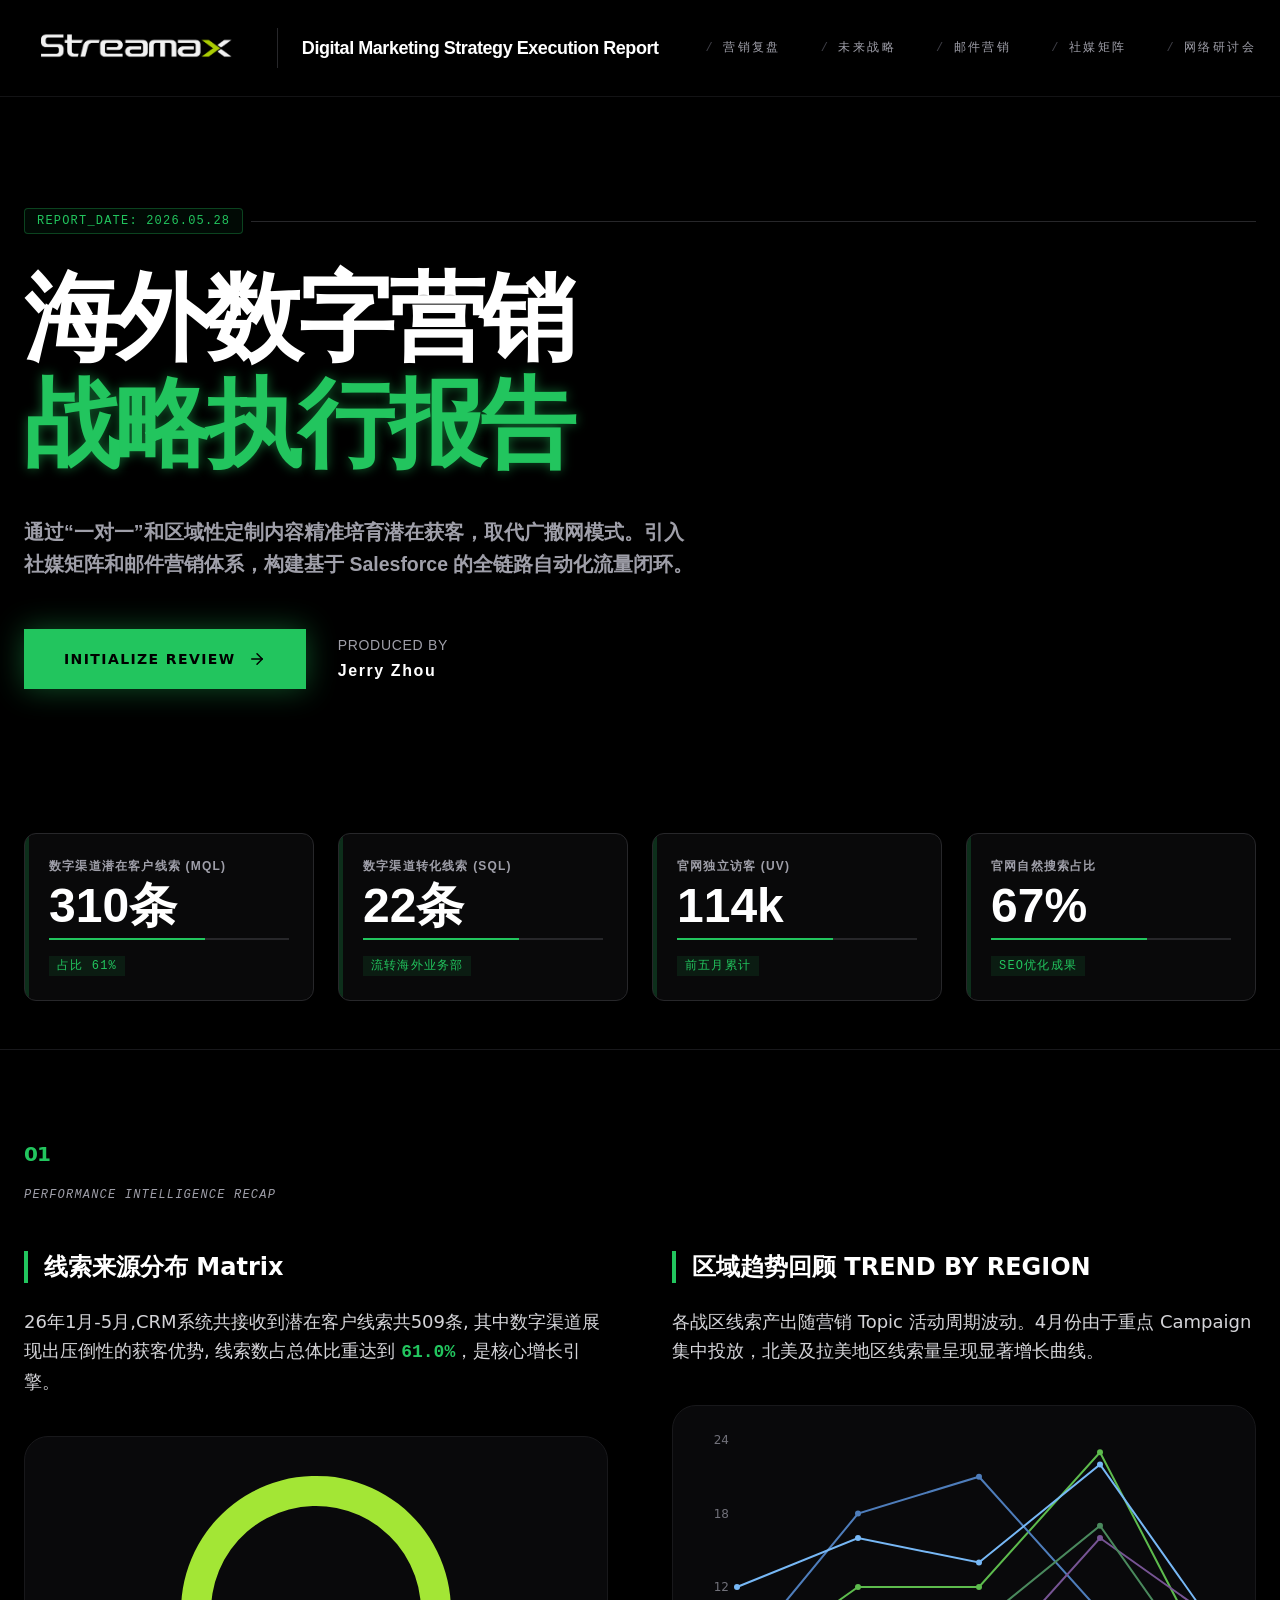
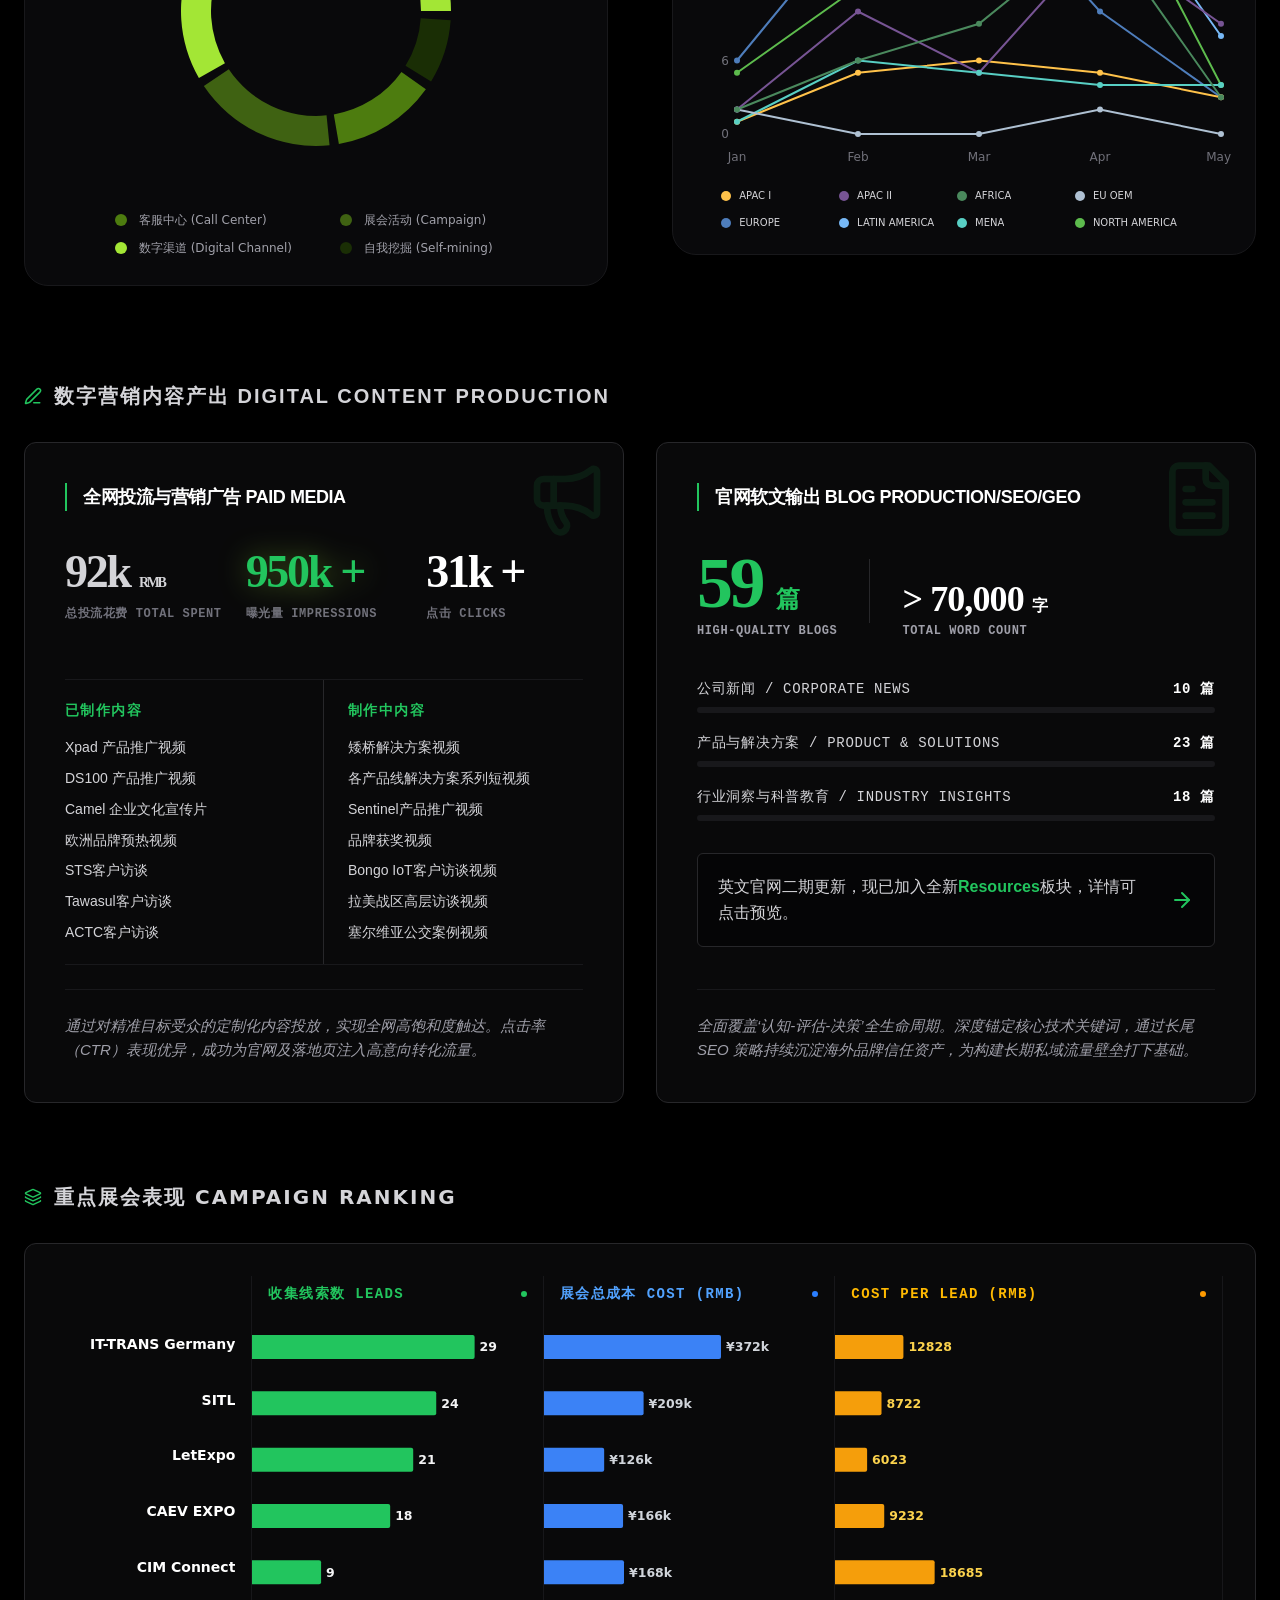
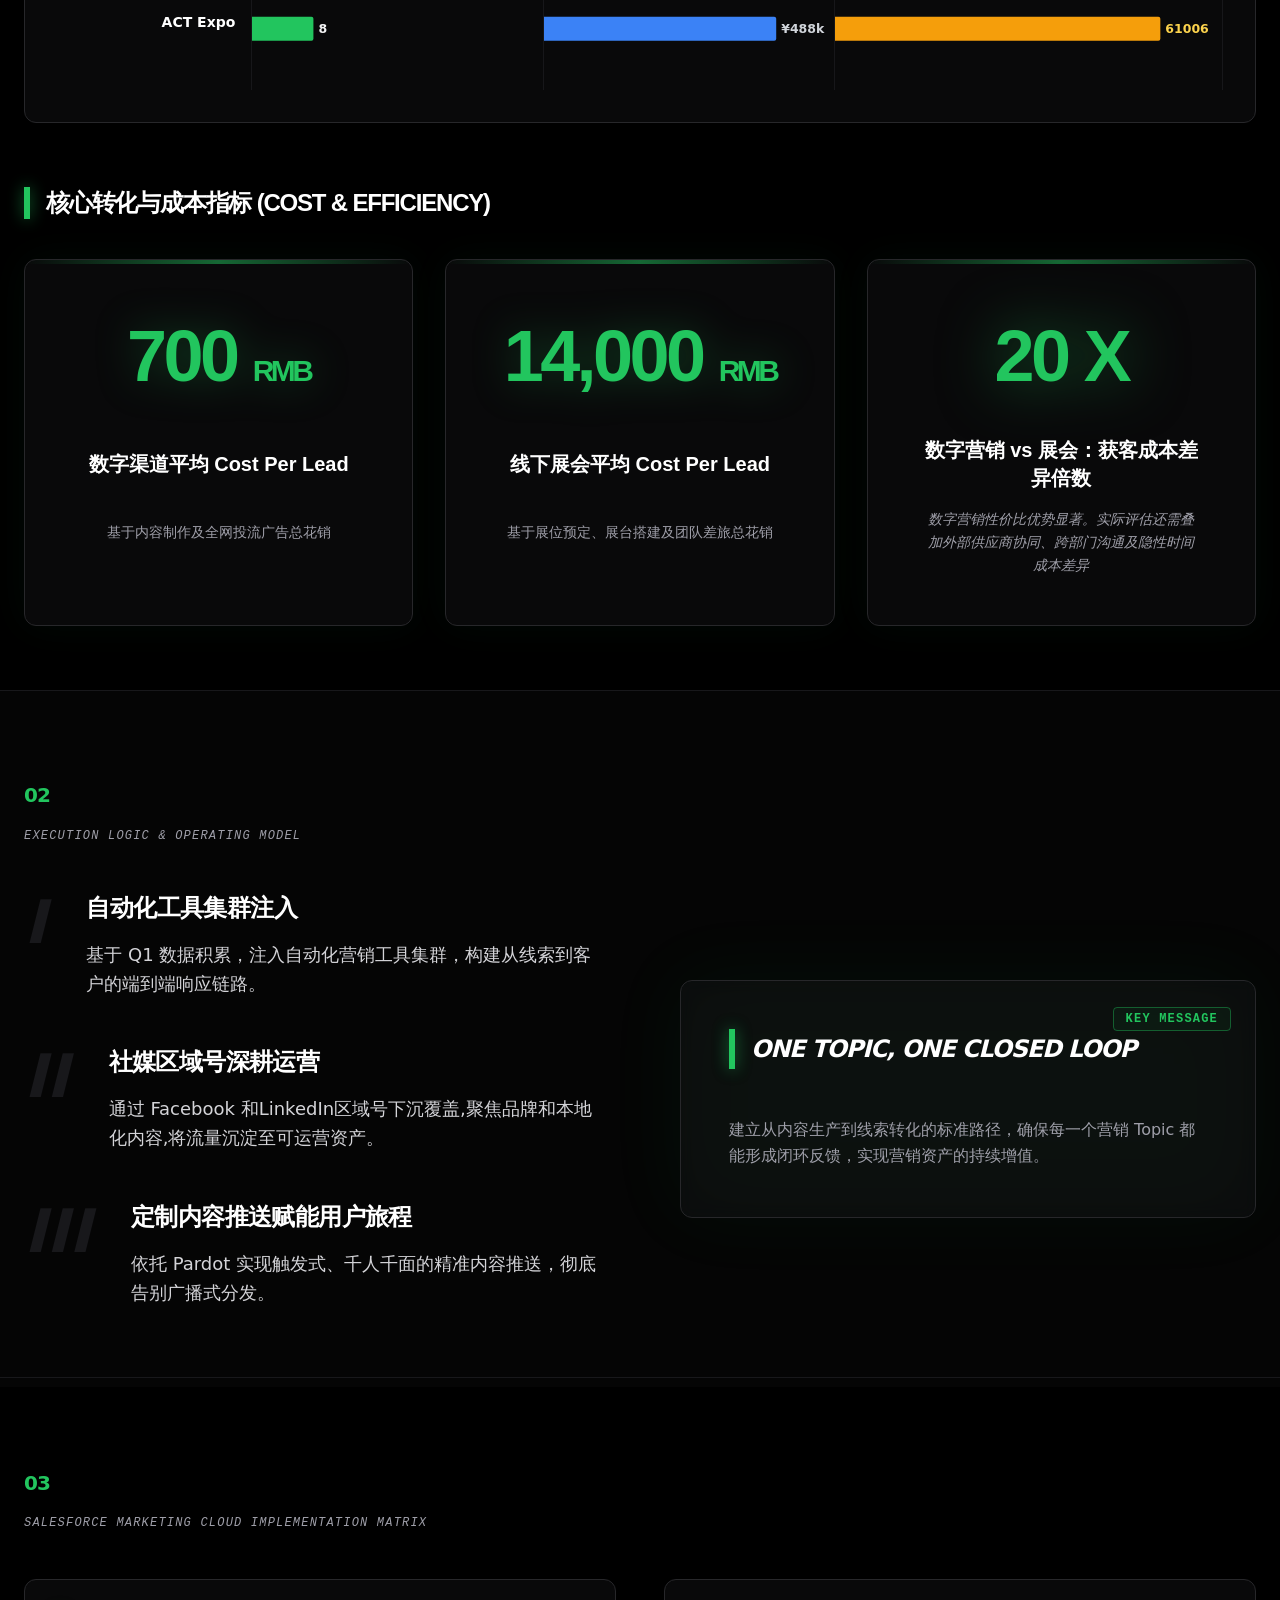
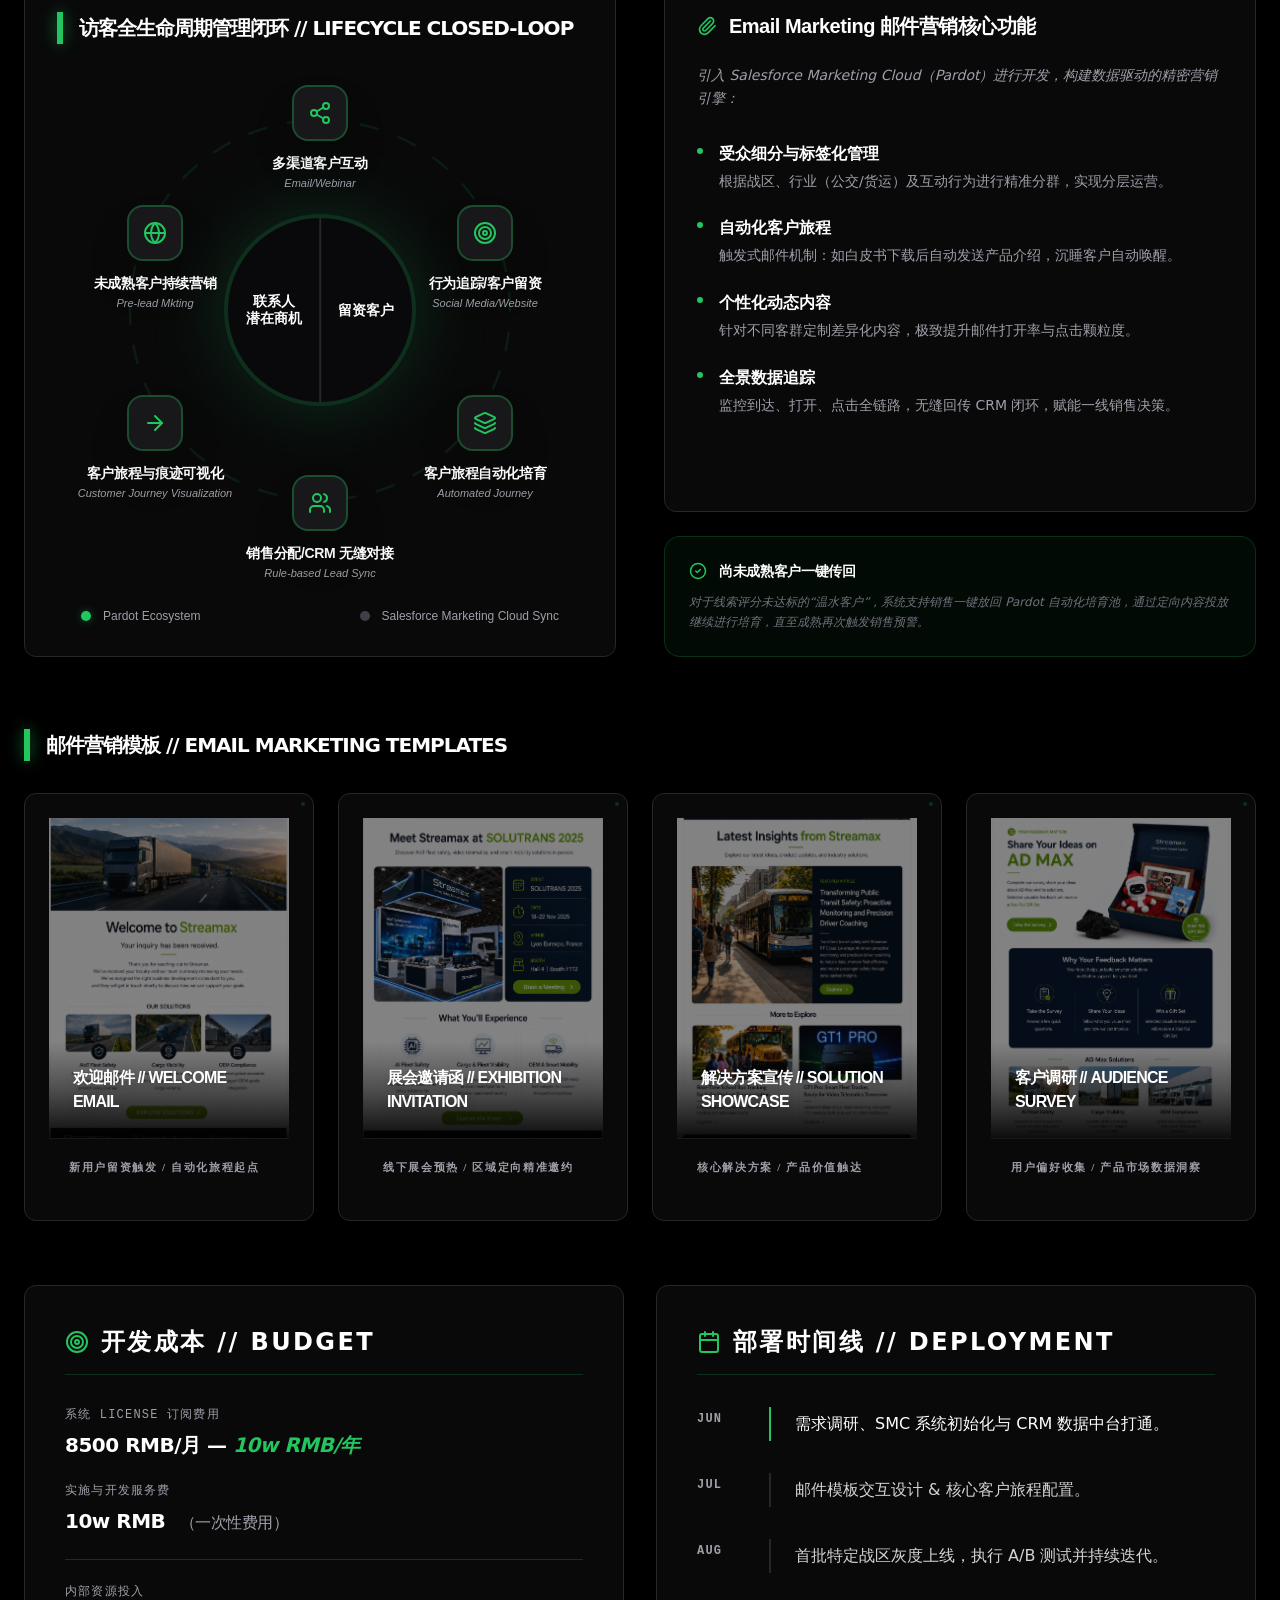
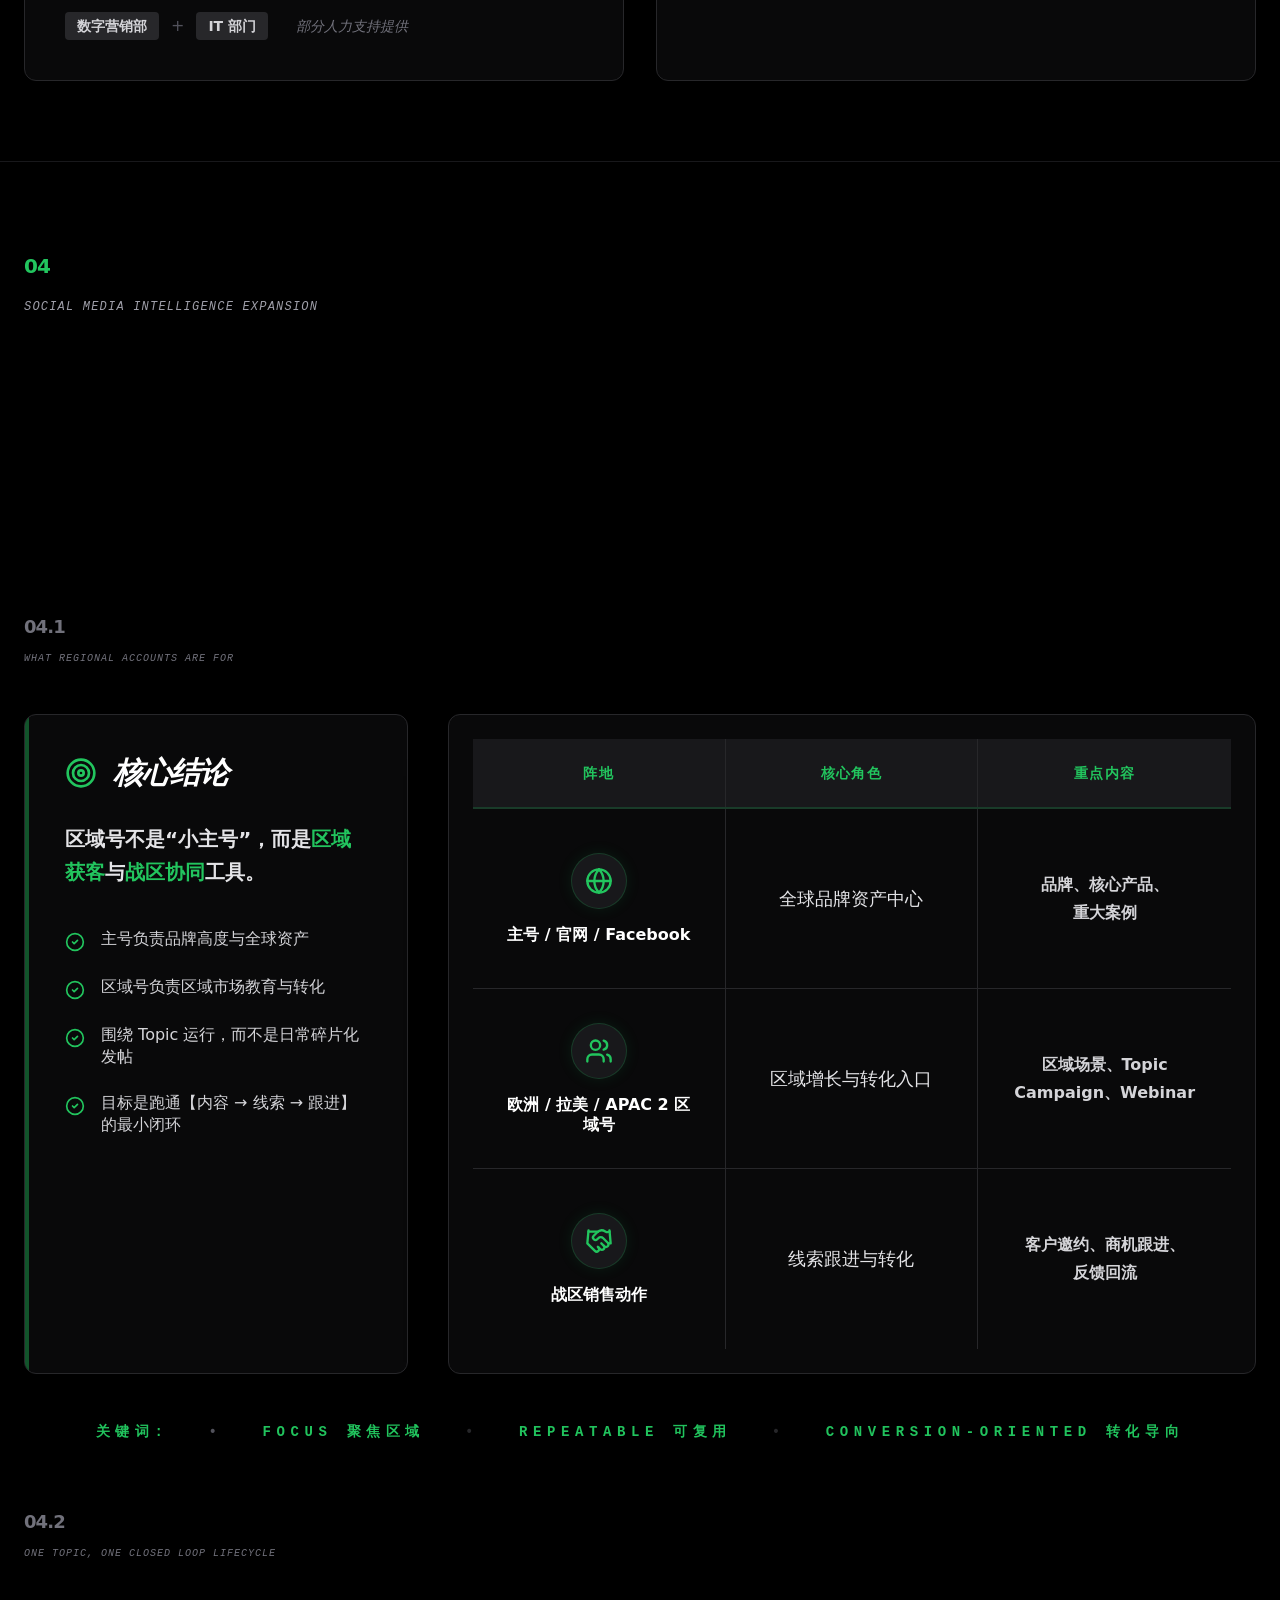
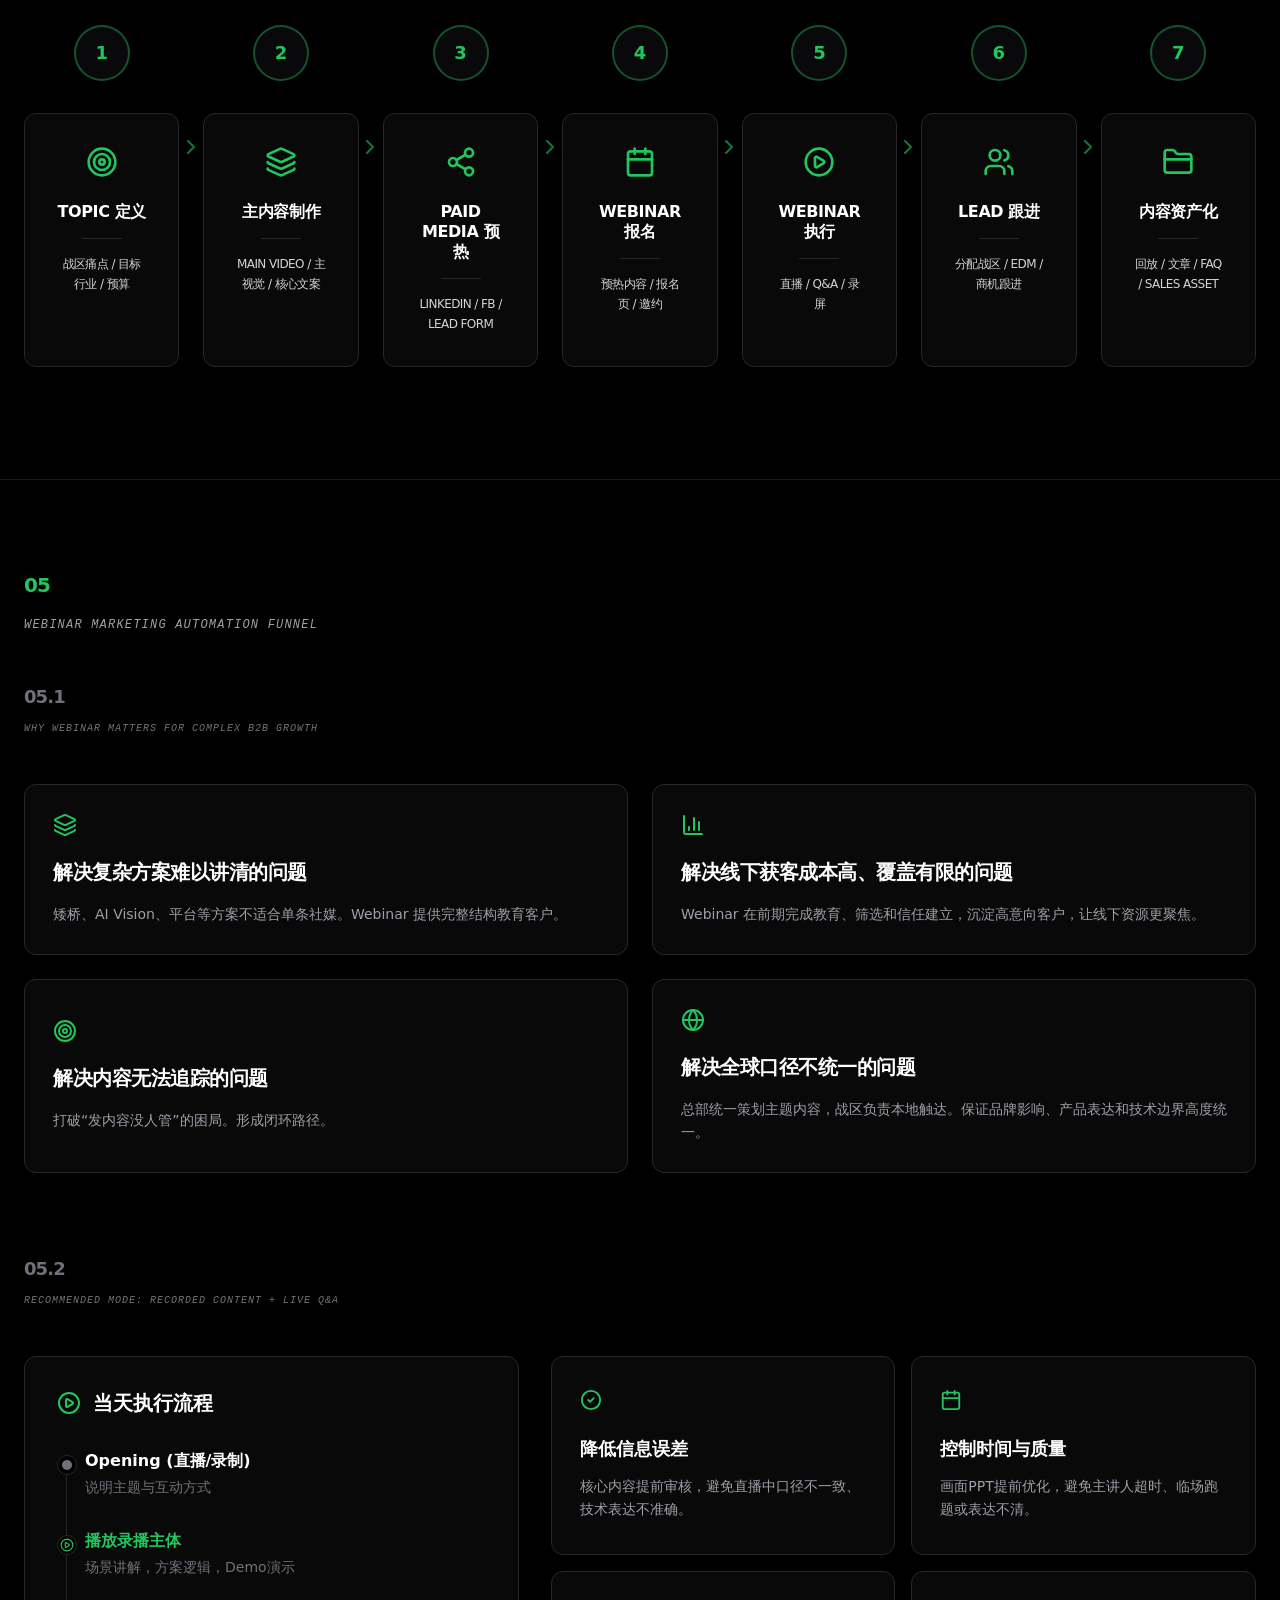
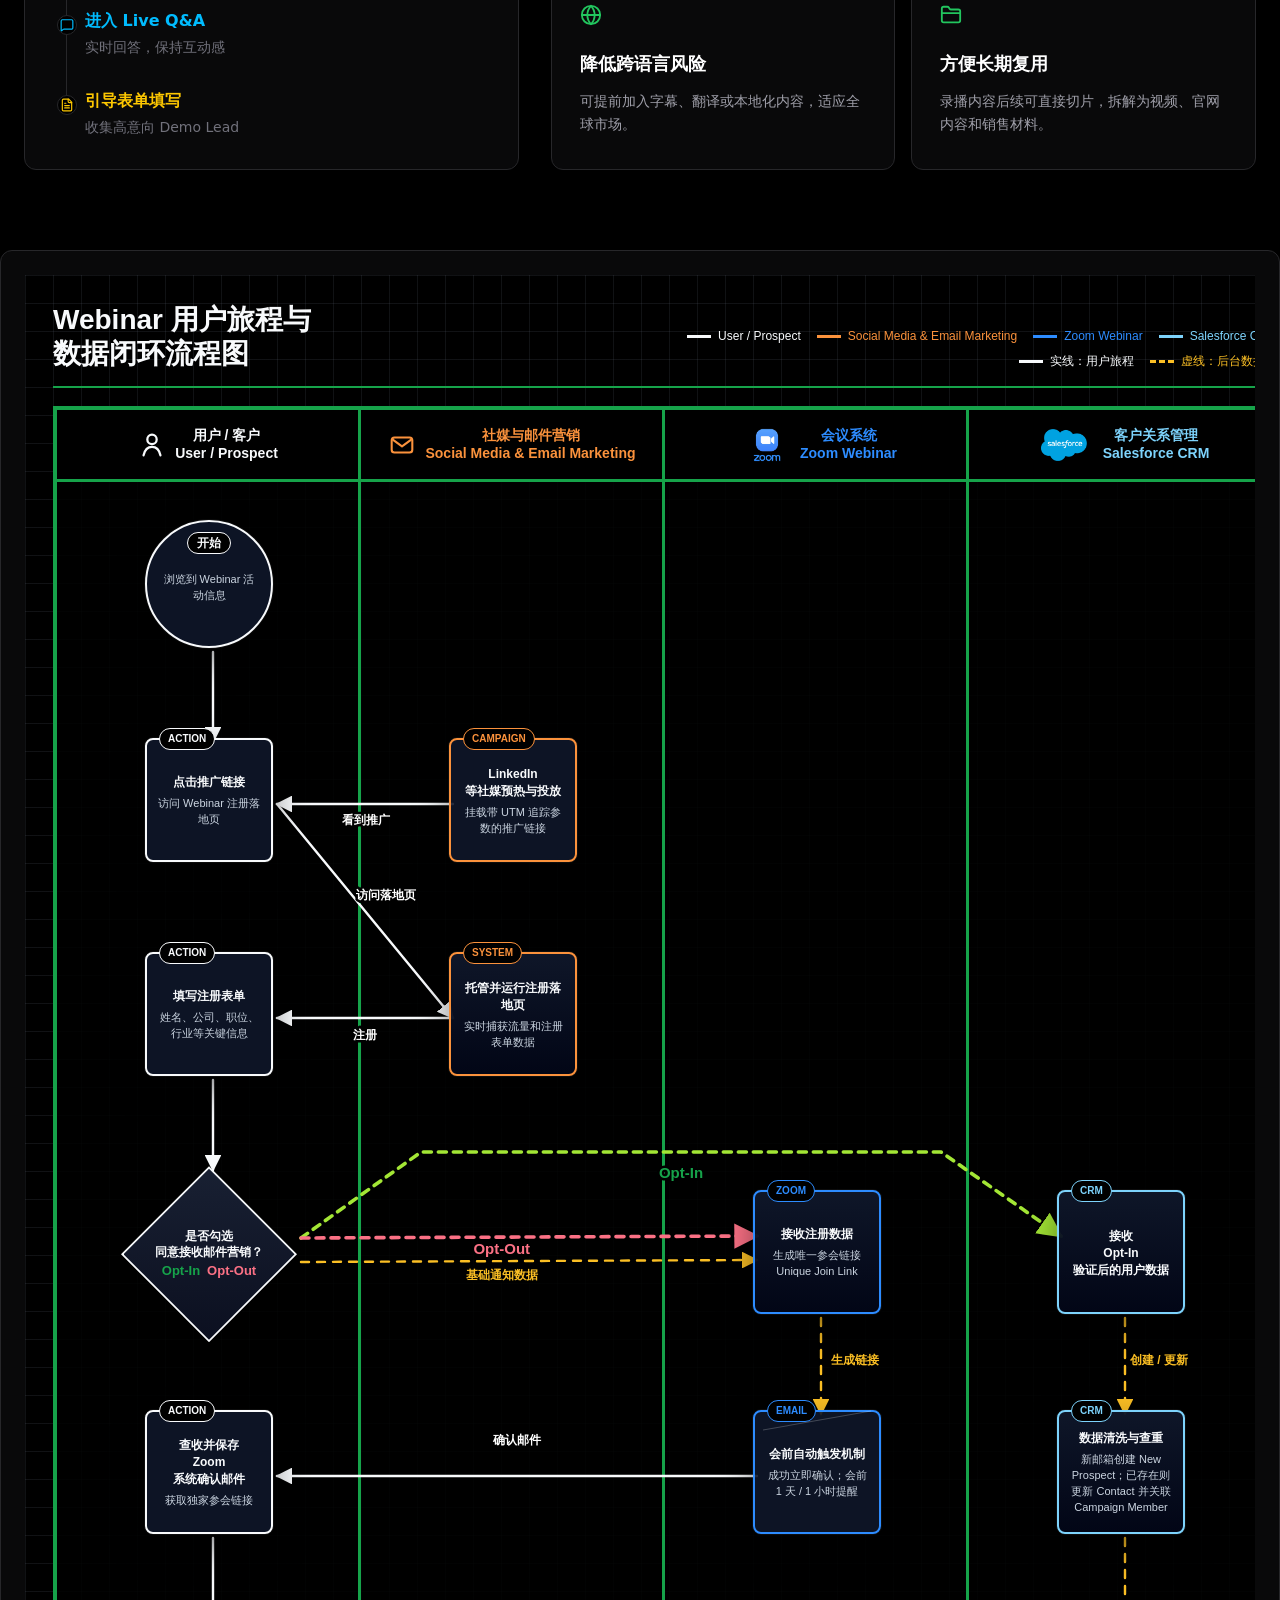
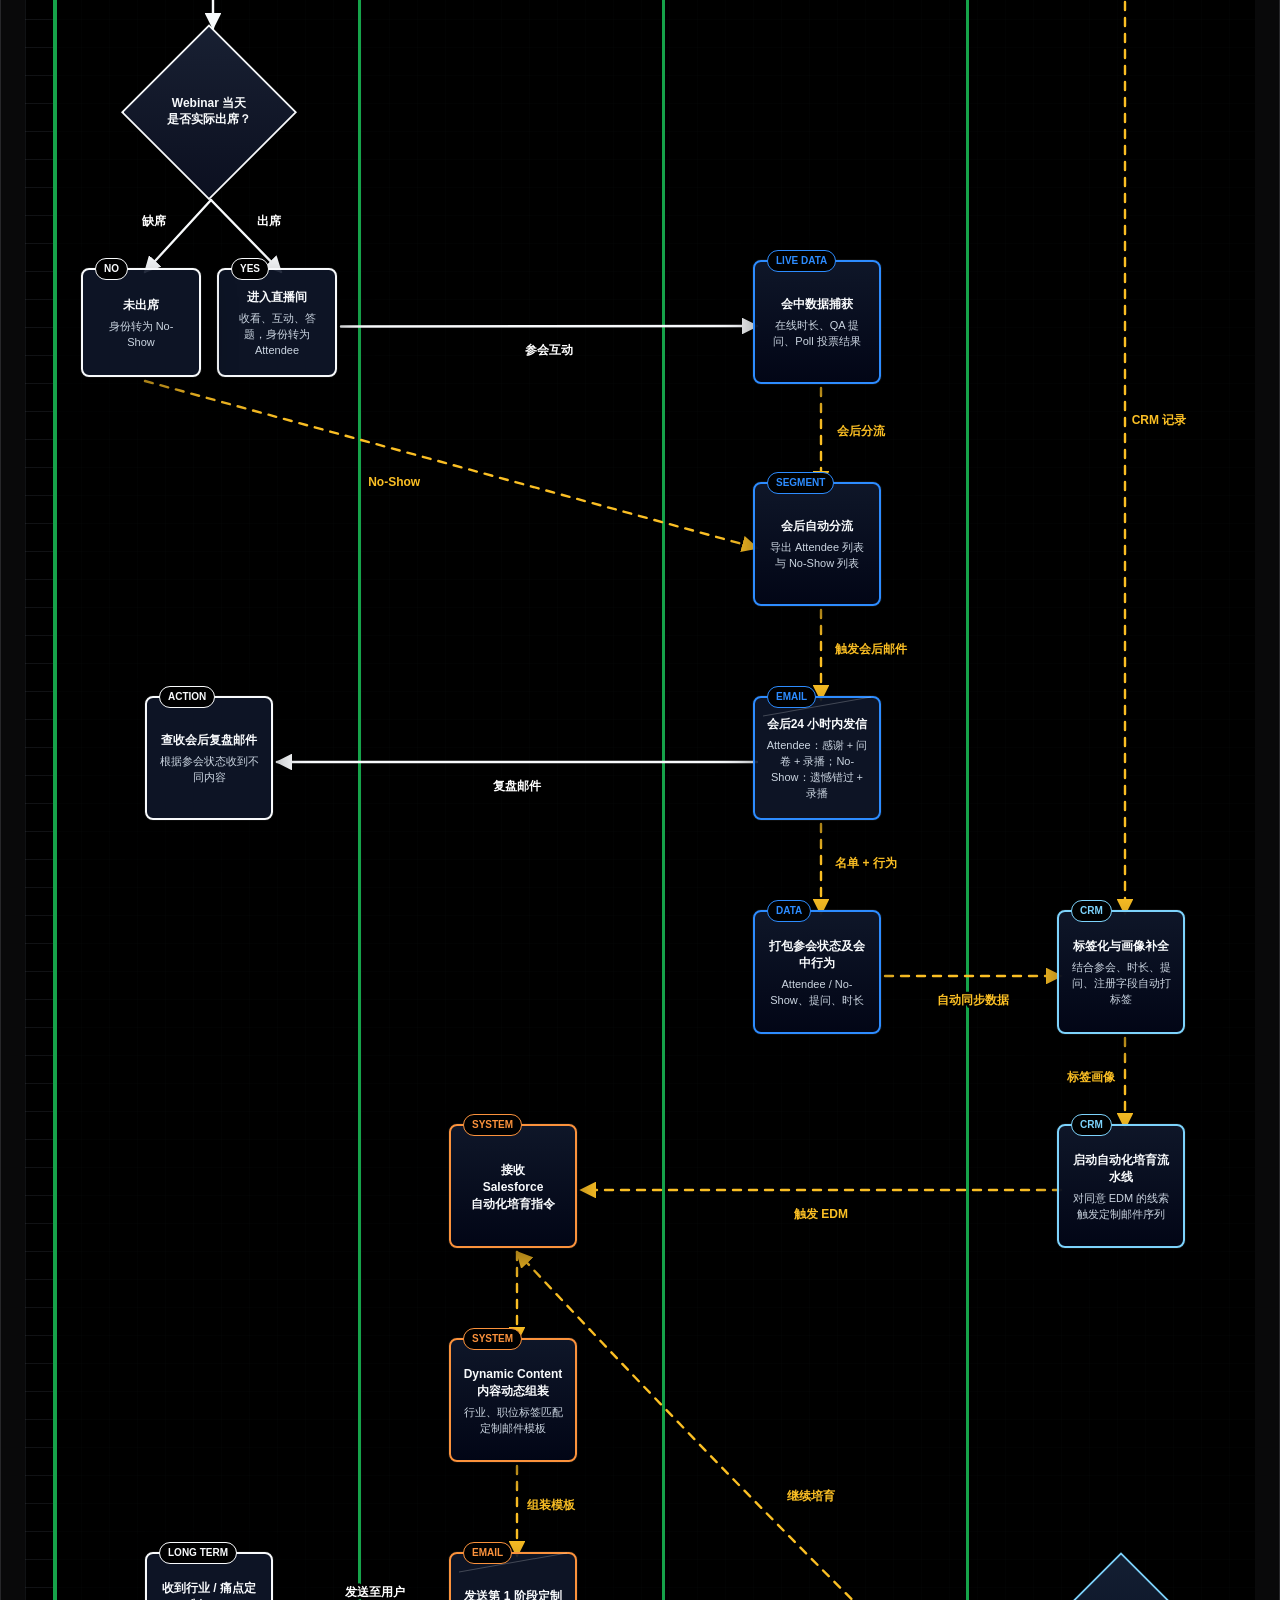
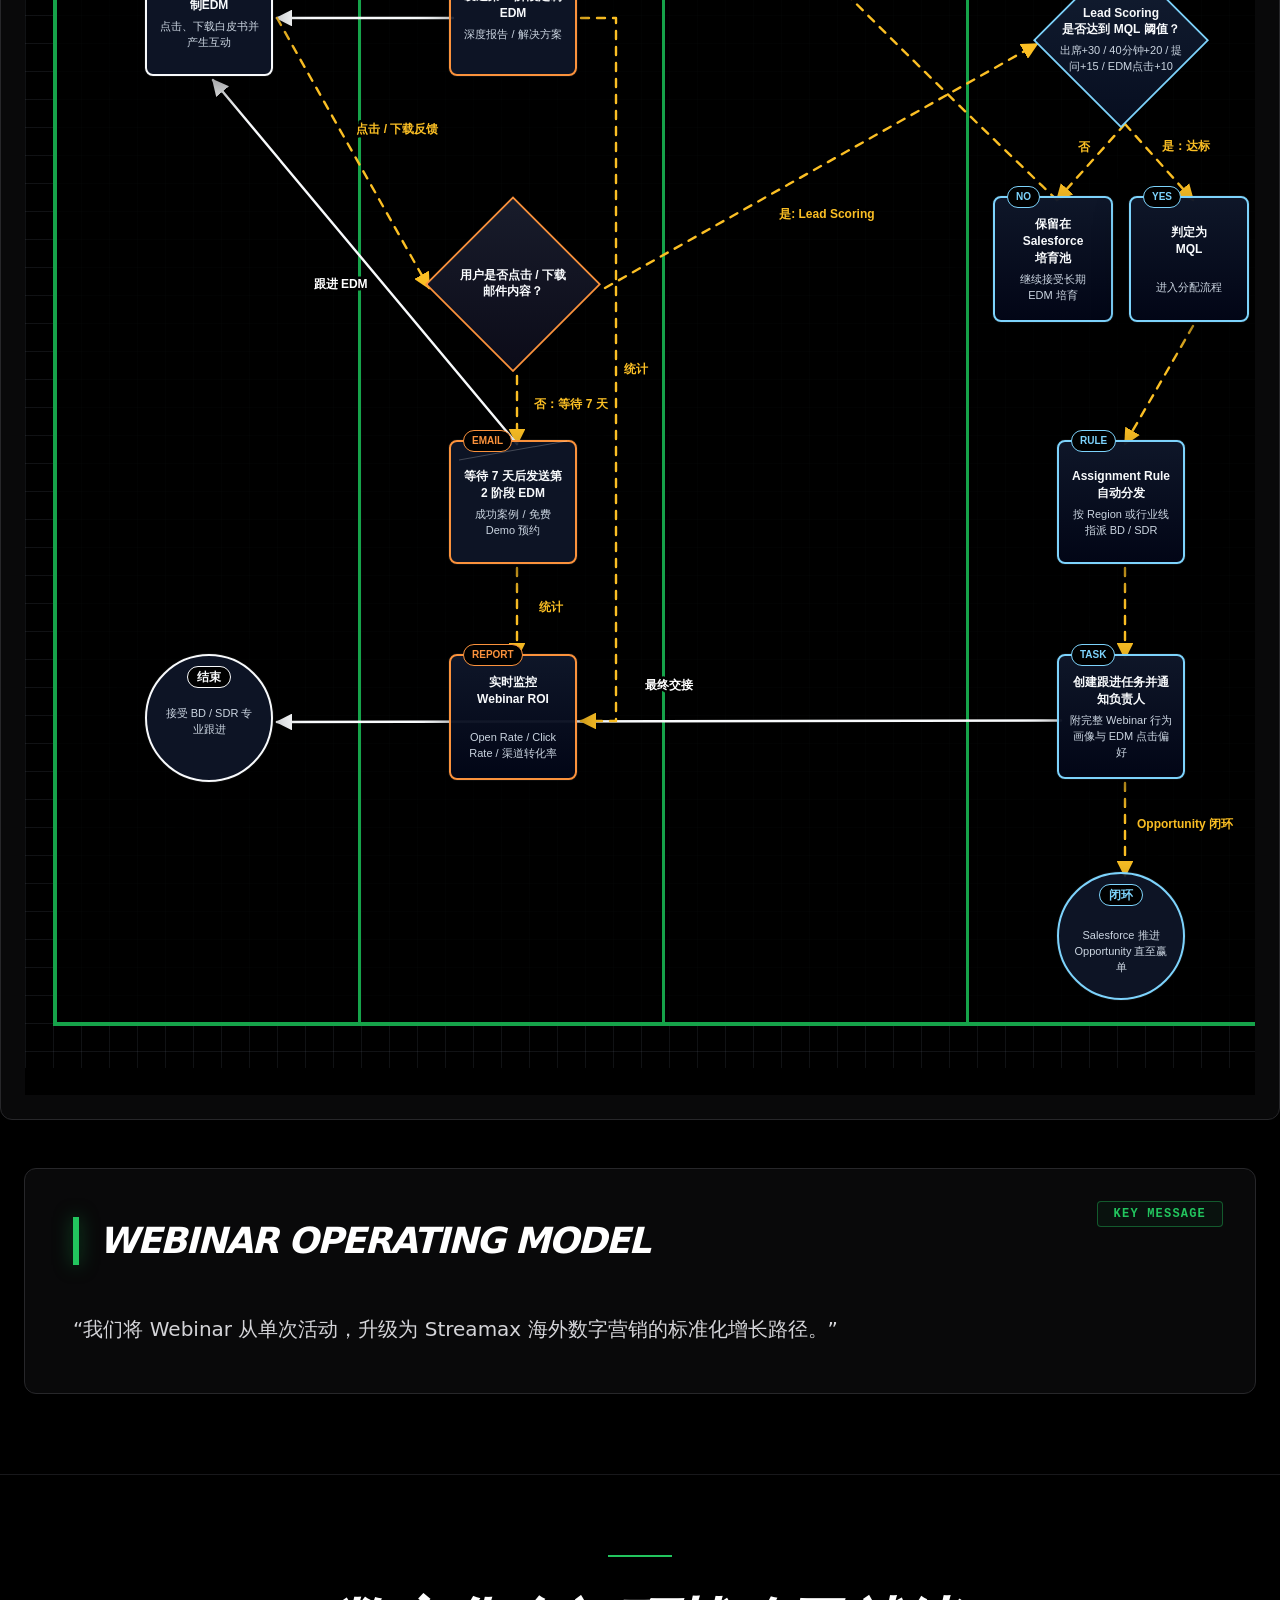
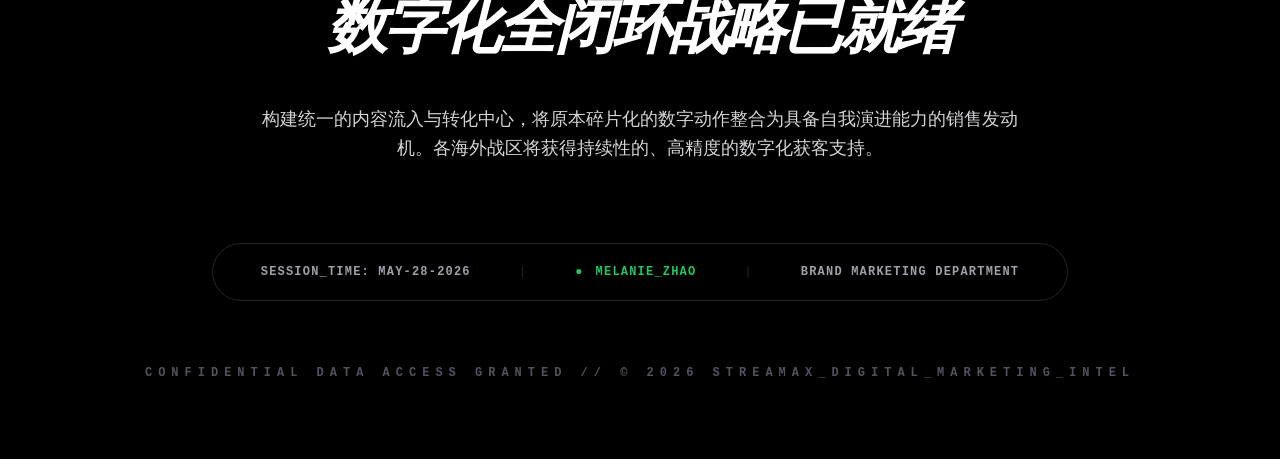
==== index.html @ 6ee83a59 "Add files via upload" ====
<!doctype html>
<html lang="en">
  <head>
    <meta charset="UTF-8" />
    <meta name="viewport" content="width=device-width, initial-scale=1.0" />
    <title>Digital Marketing Strategy Execution Report</title>
    <script type="module" crossorigin src="./assets/index-CWvo7SKv.js"></script>
    <link rel="stylesheet" crossorigin href="./assets/index-DVLECRBS.css">
  </head>
  <body>
    <div id="root"></div>
  </body>
</html>
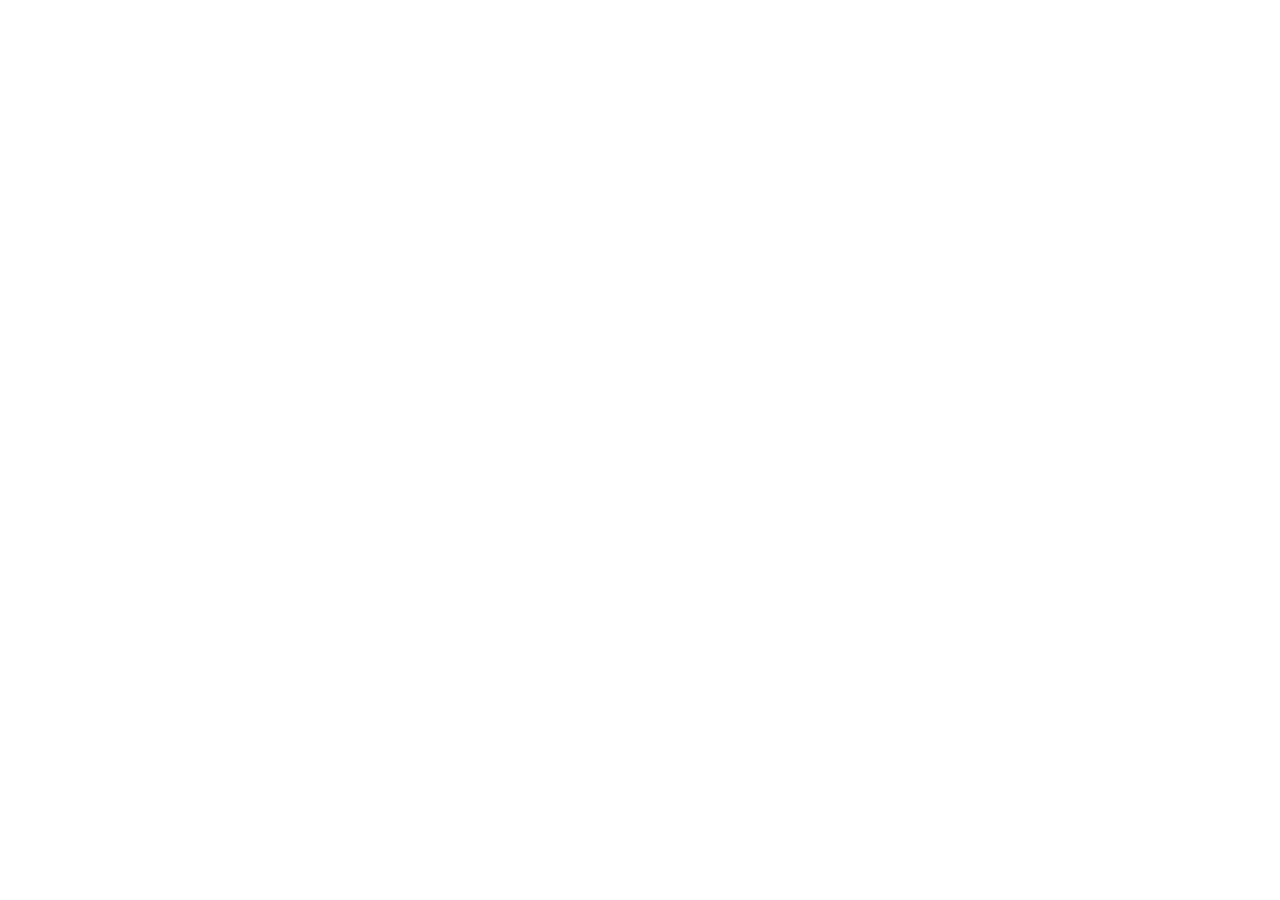
==== commit 46c38f60: "Add files via upload" ====
--- a/index.html
+++ b/index.html
@@ -4,8 +4,8 @@
     <meta charset="UTF-8" />
     <meta name="viewport" content="width=device-width, initial-scale=1.0" />
     <title>Digital Marketing Strategy Execution Report</title>
-    <script type="module" crossorigin src="./assets/index-CWvo7SKv.js"></script>
-    <link rel="stylesheet" crossorigin href="./assets/index-DVLECRBS.css">
+    <script type="module" crossorigin src="./assets/index-CZ6_x8vn.js"></script>
+    <link rel="stylesheet" crossorigin href="./assets/index-CEKD5Q32.css">
   </head>
   <body>
     <div id="root"></div>
